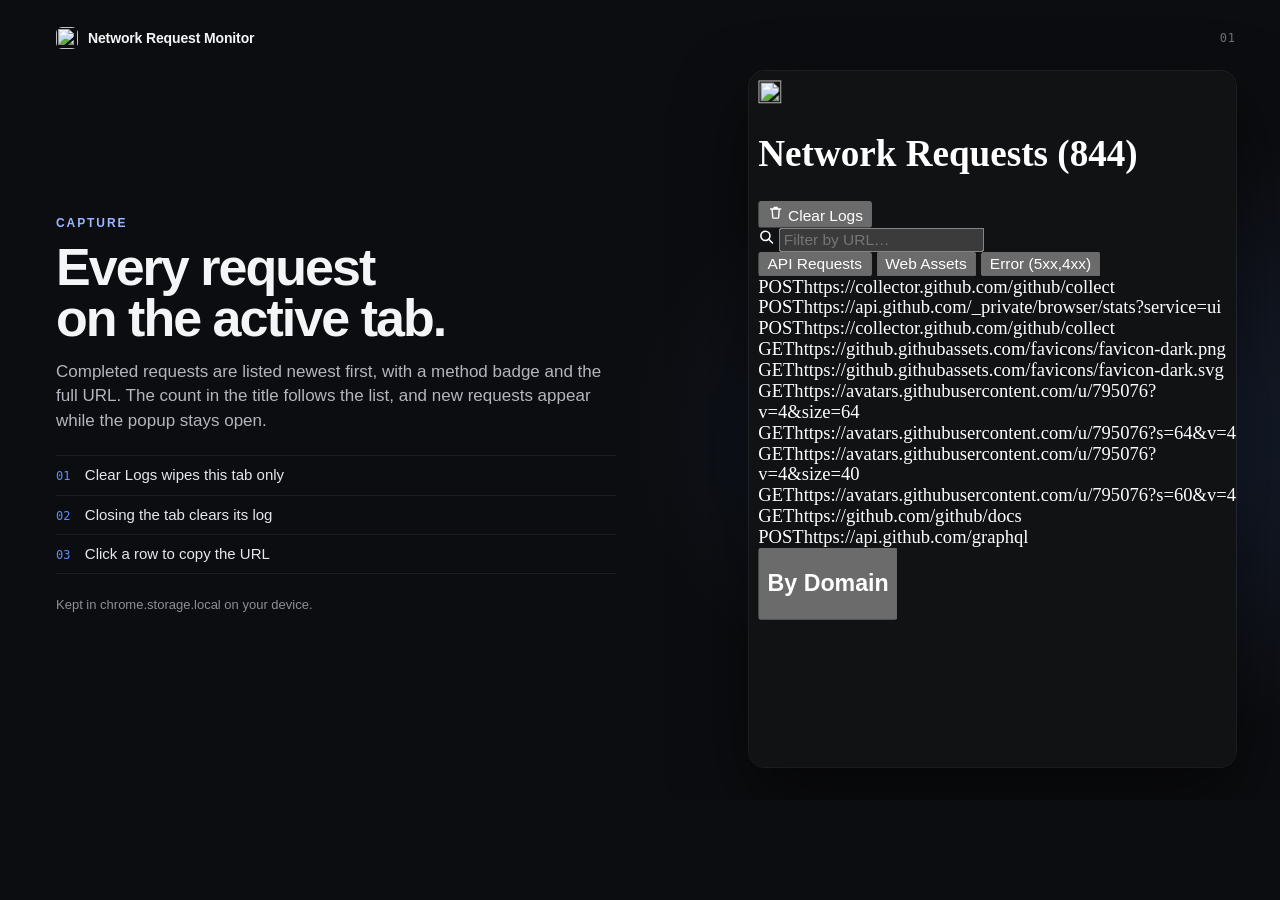
==== webstore_assets/promo/index.html @ bb61403a "Update README.md and Policy, Add web store assets" ====
<!DOCTYPE html>
<html lang="en">
  <head>
    <meta charset="UTF-8" />
    <title>Network Request Monitor — store screenshots</title>
    <link rel="stylesheet" href="shot.css" />
  </head>
  <body>
    <section class="slide" id="s1">
      <div class="brandline">
        <img src="../icons/icon32.png" alt="" />
        <span>Network Request Monitor</span>
        <span class="num">01</span>
      </div>
      <div class="copy">
        <p class="eyebrow">Capture</p>
        <h1>Every request<br />on the active tab.</h1>
        <p class="lede">
          Completed requests are listed newest first, with a method badge and the full URL.
          The count in the title follows the list, and new requests appear while the popup stays open.
        </p>
        <ul class="points">
          <li><span class="n">01</span>Clear Logs wipes this tab only</li>
          <li><span class="n">02</span>Closing the tab clears its log</li>
          <li><span class="n">03</span>Click a row to copy the URL</li>
        </ul>
        <p class="foot">Kept in chrome.storage.local on your device.</p>
      </div>
      <div class="visual">
        <div class="clip"><iframe src="frame.html?view=list" scrolling="no" title="Request list"></iframe></div>
      </div>
    </section>

    <section class="slide" id="s2">
      <div class="brandline">
        <img src="../icons/icon32.png" alt="" />
        <span>Network Request Monitor</span>
        <span class="num">02</span>
      </div>
      <div class="copy">
        <p class="eyebrow">Quick filters</p>
        <h1>APIs, assets,<br />or errors.</h1>
        <p class="lede">
          Three chips under the search box swipe into a focused list, on top of whatever URL filter is already typed. Back returns to the full tab.
        </p>
        <div class="legend">
          <div class="row row-api">
            <span class="pill">API Requests</span>
            <p>XHR, WebSocket, and /api, /graphql, or /vN URLs.</p>
          </div>
          <div class="row row-asset">
            <span class="pill">Web Assets</span>
            <p>Scripts, styles, images, fonts, media, and those file types.</p>
          </div>
          <div class="row row-err">
            <span class="pill">Error (5xx,4xx)</span>
            <p>Completed requests whose status is 400–599.</p>
          </div>
        </div>
        <p class="foot">The list on the right is API Requests.</p>
      </div>
      <div class="visual">
        <div class="clip"><iframe src="frame.html?view=api" scrolling="no" title="API Requests"></iframe></div>
      </div>
    </section>

    <section class="slide" id="s3">
      <div class="brandline">
        <img src="../icons/icon32.png" alt="" />
        <span>Network Request Monitor</span>
        <span class="num">03</span>
      </div>
      <div class="copy">
        <p class="eyebrow">Filter</p>
        <h1>Narrow the list<br />as you type.</h1>
        <p class="lede">
          The URL filter is live, and the title count updates with it. Recent searches stay on chips — click to apply, × to delete. The last search is restored only when it still matches.
        </p>
        <ul class="points">
          <li><span class="n">01</span>Matches any part of the URL</li>
          <li><span class="n">02</span>Recent chips, apply or delete</li>
          <li><span class="n">03</span>Last search returns when it still matches</li>
        </ul>
        <p class="foot">Kept in chrome.storage.local on your device.</p>
      </div>
      <div class="visual">
        <div class="clip"><iframe src="frame.html?view=filter" scrolling="no" title="URL filter"></iframe></div>
      </div>
    </section>

    <section class="slide" id="s4">
      <div class="brandline">
        <img src="../icons/icon32.png" alt="" />
        <span>Network Request Monitor</span>
        <span class="num">04</span>
      </div>
      <div class="copy">
        <p class="eyebrow">By domain</p>
        <h1>Which hosts<br />this page called.</h1>
        <p class="lede">
          By Domain groups the current tab by hostname, busiest first, with a favicon and a count. Click a row to open just that host.
        </p>
        <ul class="points">
          <li><span class="n">01</span>Favicon and request count</li>
          <li><span class="n">02</span>Follows the current URL filter</li>
          <li><span class="n">03</span>Click through, then Back</li>
        </ul>
        <p class="foot">Kept in chrome.storage.local on your device.</p>
      </div>
      <div class="visual">
        <div class="clip"><iframe src="frame.html?view=domains" scrolling="no" title="By domain"></iframe></div>
      </div>
    </section>

    <section class="slide" id="s5">
      <div class="brandline">
        <img src="../icons/icon32.png" alt="" />
        <span>Network Request Monitor</span>
        <span class="num">05</span>
      </div>
      <div class="copy">
        <p class="eyebrow">Copy</p>
        <h1>Click a row.<br />The URL is copied.</h1>
        <p class="lede">
          On the main list or inside a domain, one click copies the full URL. A toast confirms it. Back leaves the host and returns to every request on the tab.
        </p>
        <ul class="points">
          <li><span class="n">01</span>Copies the full URL</li>
          <li><span class="n">02</span>Toast reads Copies!!!</li>
          <li><span class="n">03</span>Back returns to the main view</li>
        </ul>
        <p class="foot">Kept in chrome.storage.local on your device.</p>
      </div>
      <div class="visual">
        <div class="clip"><iframe src="frame.html?view=domain" scrolling="no" title="Copy URL"></iframe></div>
      </div>
    </section>

    <script>
      const n = new URLSearchParams(location.search).get("slide") || "1";
      const slide = document.getElementById("s" + n);
      if (slide) slide.classList.add("on");
    </script>
  </body>
</html>
---- webstore_assets/promo/shot.css ----
:root {
  color-scheme: dark;
  --canvas: #0c0d10;
  --text: #f4f5f7;
  --text-2: #b4b5bd;
  --muted: #8d8e98;
  --line: rgba(255, 255, 255, 0.07);
  --accent: #5b8cff;
  --accent-2: #9bb6ff;
  --asset: #2dd4bf;
  --danger: #ff6b6b;
  --font: -apple-system, BlinkMacSystemFont, "Segoe UI Variable Text", "Segoe UI",
    Roboto, "Helvetica Neue", Arial, sans-serif;
  --mono: ui-monospace, "SF Mono", SFMono-Regular, Menlo, Consolas, monospace;
  --popup-scale: 1.16;
}

* {
  box-sizing: border-box;
}

html,
body {
  margin: 0;
  width: 1280px;
  height: 800px;
  overflow: hidden;
  background: var(--canvas);
  font-family: var(--font);
  color: var(--text);
  -webkit-font-smoothing: antialiased;
}

.slide {
  display: none;
}

.slide.on {
  width: 1280px;
  height: 800px;
  padding: 22px 44px 22px 56px;
  display: grid;
  grid-template-columns: minmax(0, 1fr) auto;
  grid-template-rows: auto minmax(0, 1fr);
  column-gap: 36px;
  row-gap: 6px;
  overflow: hidden;
  background:
    radial-gradient(640px 460px at 84% 54%, rgba(91, 140, 255, 0.16), transparent 70%),
    var(--canvas);
}

.brandline {
  grid-column: 1 / -1;
  display: flex;
  align-items: center;
  gap: 10px;
  height: 32px;
  font-size: 14px;
  font-weight: 600;
  letter-spacing: -0.01em;
}

.brandline img {
  width: 22px;
  height: 22px;
  border-radius: 6px;
}

.brandline .num {
  margin-left: auto;
  font-family: var(--mono);
  font-size: 12px;
  font-weight: 500;
  letter-spacing: 0.08em;
  color: #6e6f78;
}

.copy {
  align-self: center;
  max-width: 560px;
  padding-bottom: 8px;
}

.eyebrow {
  margin: 0 0 12px;
  font-size: 12px;
  font-weight: 700;
  letter-spacing: 0.16em;
  text-transform: uppercase;
  color: var(--accent-2);
}

h1 {
  margin: 0 0 16px;
  font-size: 52px;
  font-weight: 600;
  letter-spacing: -0.038em;
  line-height: 0.98;
}

.lede {
  margin: 0 0 22px;
  max-width: 34em;
  font-size: 17px;
  line-height: 1.45;
  color: var(--text-2);
}

.points {
  margin: 0;
  padding: 0;
  list-style: none;
}

.points li {
  display: flex;
  gap: 12px;
  align-items: baseline;
  padding: 9px 0;
  border-top: 1px solid var(--line);
  font-size: 15px;
  line-height: 1.35;
  color: #e6e7ee;
}

.points li:last-child {
  border-bottom: 1px solid var(--line);
}

.points .n {
  flex-shrink: 0;
  width: 1.4em;
  font-family: var(--mono);
  font-size: 12px;
  color: var(--accent);
}

.legend {
  margin: 0;
  padding: 0;
}

.legend .row {
  display: grid;
  grid-template-columns: 158px minmax(0, 1fr);
  gap: 16px;
  align-items: center;
  padding: 11px 0;
  border-top: 1px solid var(--line);
}

.legend .row:last-child {
  border-bottom: 1px solid var(--line);
}

.pill {
  display: inline-flex;
  align-items: center;
  justify-content: center;
  height: 28px;
  padding: 0 12px 1px;
  border: 1px solid;
  border-radius: 999px;
  font-size: 12px;
  font-weight: 650;
  letter-spacing: -0.01em;
  white-space: nowrap;
}

.row-api .pill {
  color: #9bb6ff;
  border-color: var(--accent);
  background: rgba(91, 140, 255, 0.12);
}

.row-asset .pill {
  color: var(--asset);
  border-color: var(--asset);
  background: rgba(45, 212, 191, 0.12);
}

.row-err .pill {
  color: var(--danger);
  border-color: var(--danger);
  background: rgba(255, 107, 107, 0.12);
}

.legend p {
  margin: 0;
  font-size: 14.5px;
  line-height: 1.35;
  color: #d5d6de;
}

.foot {
  margin: 22px 0 0;
  font-size: 13px;
  line-height: 1.4;
  color: var(--muted);
}

.visual {
  position: relative;
  align-self: center;
  justify-self: end;
}

.visual::before {
  content: "";
  position: absolute;
  left: 50%;
  top: 54%;
  width: 380px;
  height: 380px;
  transform: translate(-50%, -50%);
  border-radius: 50%;
  background: rgba(91, 140, 255, 0.2);
  filter: blur(46px);
  z-index: 0;
}

.clip {
  position: relative;
  z-index: 1;
  width: calc(420px * var(--popup-scale));
  height: calc(600px * var(--popup-scale));
  overflow: hidden;
  border-radius: 16px;
  background: #111214;
  box-shadow:
    0 0 0 1px rgba(255, 255, 255, 0.08),
    0 30px 70px rgba(0, 0, 0, 0.55);
}

.clip iframe {
  width: 420px;
  height: 600px;
  border: 0;
  display: block;
  transform: scale(var(--popup-scale));
  transform-origin: top left;
  background: #111214;
}
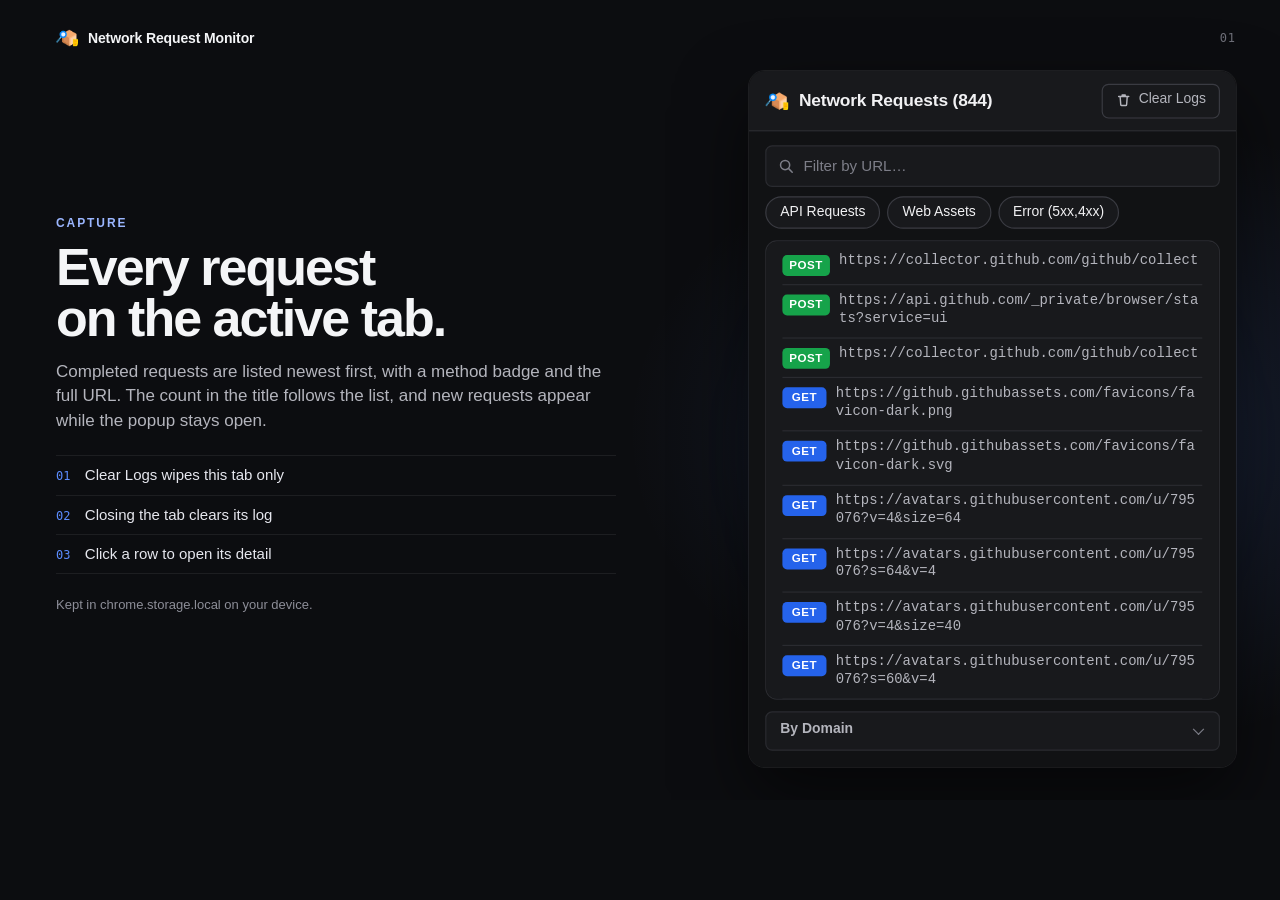
==== commit 1e6e0068: "Update store screenshots to show the request detail page. The promo slides still described click-to-" ====
--- a/webstore_assets/promo/index.html
+++ b/webstore_assets/promo/index.html
@@ -8,7 +8,7 @@
   <body>
     <section class="slide" id="s1">
       <div class="brandline">
-        <img src="../icons/icon32.png" alt="" />
+        <img src="../../icons/icon32.png" alt="" />
         <span>Network Request Monitor</span>
         <span class="num">01</span>
       </div>
@@ -22,7 +22,7 @@
         <ul class="points">
           <li><span class="n">01</span>Clear Logs wipes this tab only</li>
           <li><span class="n">02</span>Closing the tab clears its log</li>
-          <li><span class="n">03</span>Click a row to copy the URL</li>
+          <li><span class="n">03</span>Click a row to open its detail</li>
         </ul>
         <p class="foot">Kept in chrome.storage.local on your device.</p>
       </div>
@@ -33,7 +33,7 @@
 
     <section class="slide" id="s2">
       <div class="brandline">
-        <img src="../icons/icon32.png" alt="" />
+        <img src="../../icons/icon32.png" alt="" />
         <span>Network Request Monitor</span>
         <span class="num">02</span>
       </div>
@@ -66,7 +66,7 @@
 
     <section class="slide" id="s3">
       <div class="brandline">
-        <img src="../icons/icon32.png" alt="" />
+        <img src="../../icons/icon32.png" alt="" />
         <span>Network Request Monitor</span>
         <span class="num">03</span>
       </div>
@@ -90,7 +90,7 @@
 
     <section class="slide" id="s4">
       <div class="brandline">
-        <img src="../icons/icon32.png" alt="" />
+        <img src="../../icons/icon32.png" alt="" />
         <span>Network Request Monitor</span>
         <span class="num">04</span>
       </div>
@@ -114,25 +114,25 @@
 
     <section class="slide" id="s5">
       <div class="brandline">
-        <img src="../icons/icon32.png" alt="" />
+        <img src="../../icons/icon32.png" alt="" />
         <span>Network Request Monitor</span>
         <span class="num">05</span>
       </div>
       <div class="copy">
-        <p class="eyebrow">Copy</p>
-        <h1>Click a row.<br />The URL is copied.</h1>
+        <p class="eyebrow">Detail</p>
+        <h1>Open a request.<br />See what came back.</h1>
         <p class="lede">
-          On the main list or inside a domain, one click copies the full URL. A toast confirms it. Back leaves the host and returns to every request on the tab.
+          Click any row and the detail page slides in over the list. It shows the method, URL, status, resource type, and whether the response was cached, then the useful response headers.
         </p>
         <ul class="points">
-          <li><span class="n">01</span>Copies the full URL</li>
-          <li><span class="n">02</span>Toast reads Copies!!!</li>
-          <li><span class="n">03</span>Back returns to the main view</li>
+          <li><span class="n">01</span>Status, type, and cache pills</li>
+          <li><span class="n">02</span>Hover a pill to see what it means</li>
+          <li><span class="n">03</span>Copy URL from this page</li>
         </ul>
-        <p class="foot">Kept in chrome.storage.local on your device.</p>
+        <p class="foot">Back returns to the list you opened.</p>
       </div>
       <div class="visual">
-        <div class="clip"><iframe src="frame.html?view=domain" scrolling="no" title="Copy URL"></iframe></div>
+        <div class="clip"><iframe src="frame.html?view=detail" scrolling="no" title="Request detail"></iframe></div>
       </div>
     </section>
 
